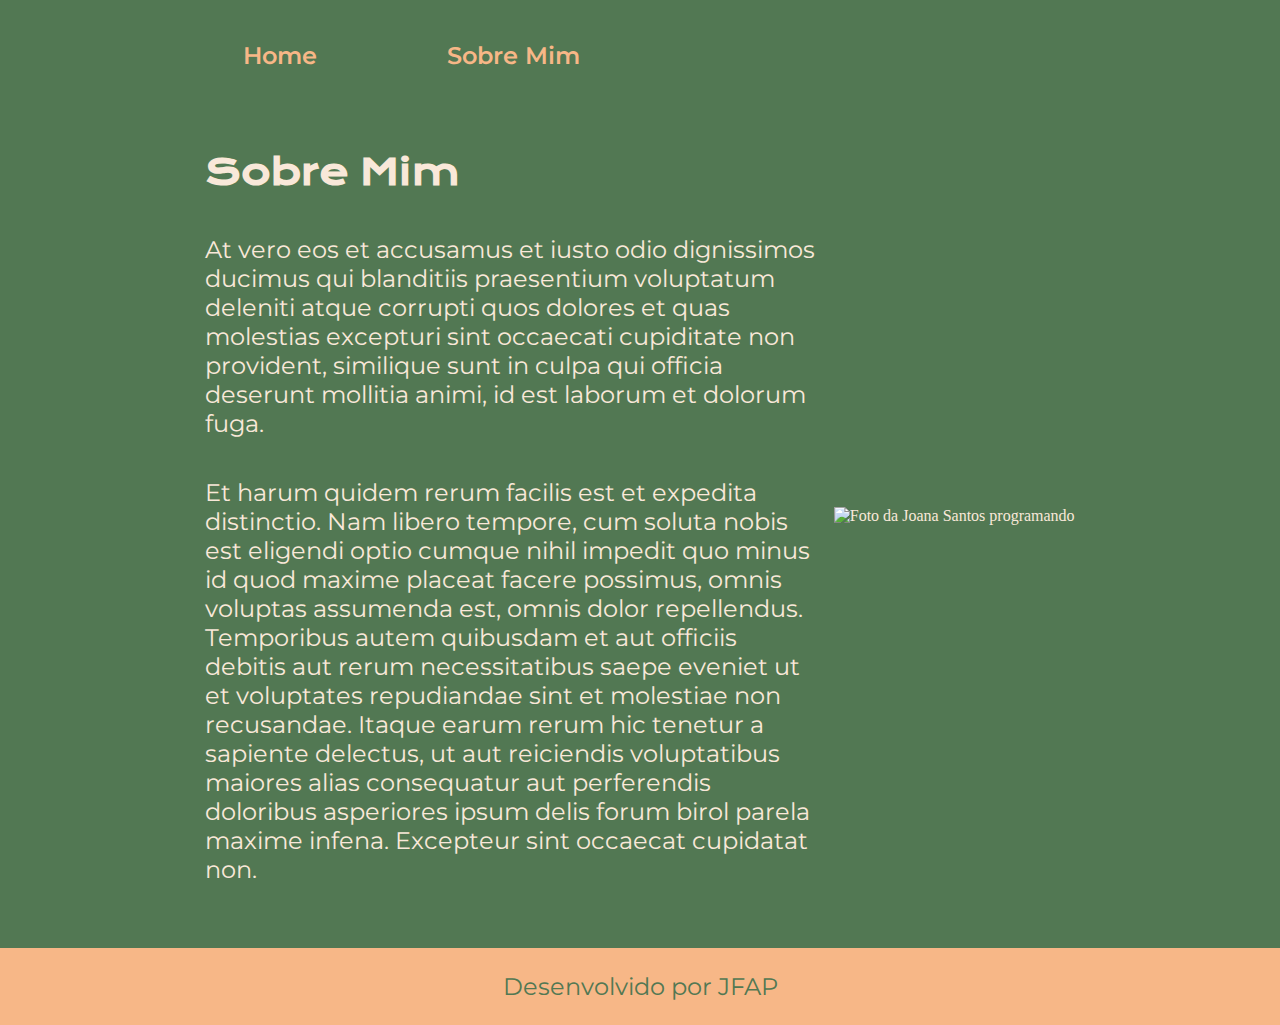
==== about.html @ 3a07bf48 "Add files via upload" ====
<!DOCTYPE html>
<html lang="pt-br">
<head>
    <meta charset="UTF-8">
    <meta name="viewport" content="width=device-width, initial-scale=1.0">
    <title>Sobre Mim</title>
    <link rel="stylesheet" href="./styles/style.css">
</head>
<body>

    <header class="cabecalho">
        <nav class="cabecalho__menu">
            <a class="cabecalho__menu__link" href="index.html"> Home </a>
            <a class="cabecalho__menu__link" href="about.html"> Sobre Mim </a>
        </nav>
    </header>

    <main class="apresentacao">
        <section class="apresentacao__conteudo">

            <h1 class="apresentacao__conteudo__titulo">Sobre Mim</h1>
            <p class="apresentacao__conteudo__texto">At vero eos et accusamus et iusto odio dignissimos ducimus qui blanditiis praesentium voluptatum deleniti atque corrupti quos dolores et quas molestias excepturi sint occaecati cupiditate non provident, similique sunt in culpa qui officia deserunt mollitia animi, id est laborum et dolorum fuga.</p>

            <p class="apresentacao__conteudo__texto">Et harum quidem rerum facilis est et expedita distinctio. Nam libero tempore, cum soluta nobis est eligendi optio cumque nihil impedit quo minus id quod maxime placeat facere possimus, omnis voluptas assumenda est, omnis dolor repellendus. Temporibus autem quibusdam et aut officiis debitis aut rerum necessitatibus saepe eveniet ut et voluptates repudiandae sint et molestiae non recusandae. Itaque earum rerum hic tenetur a sapiente delectus, ut aut reiciendis voluptatibus maiores alias consequatur aut perferendis doloribus asperiores ipsum delis forum birol parela maxime infena. Excepteur sint occaecat cupidatat non.</p>

        </section>

      <img class="imagem" src="./assets/imagem.png" alt="Foto da Joana Santos programando">

    </main>

    <footer class="rodape">
        <p>Desenvolvido por JFAP</p>
    </footer>
    
</body>
</html>
---- styles/style.css ----
@import url('https://fonts.googleapis.com/css2?family=Krona+One&display=swap');
@import url('https://fonts.googleapis.com/css2?family=Krona+One&family=Montserrat:ital,wght@0,100..900;1,100..900&display=swap');

:root {
    --cor-primaria: #527853;
    --cor-secundaria: #F9E8D9;
    --cor-terciaria: #F7B787;
    --cor-hover: #EE7214;

    --fonte-primaria: "Krona One", sans-serif ;
    --fonte-secundaria: "Montserrat", sans-serif;

}

*{
    margin: 0;
    padding: 0;
}

body {
    /* height: 100%; */
    box-sizing: border-box;
    color: var(--cor-secundaria);
    background-color: var(--cor-primaria);
}

.cabecalho {
    padding: 2% 0 0 17%;
}

.cabecalho__menu {
    display: flex;
    gap: 80px;
}

.cabecalho__menu__link {
    font-size: 18px;
    color: var(--cor-terciaria);
    margin: 5px 10px ;
    padding: 10px 15px;
    text-decoration: none;
    font-family:var(--fonte-secundaria);
    font-size: 24px;
    font-weight: 600;
}

.cabecalho__menu__link:hover {
    color: var(--cor-terciaria);
}


.apresentacao {
    padding: 5% 15%; /* em cima e dos lados */
    display: flex;
    align-items: center;
    justify-content: space-evenly;
}

.apresentacao__conteudo{
    width: 615px;
    display: flex;
    flex-direction: column;
    gap: 40px;
}

.apresentacao__conteudo__titulo {
    font-size: 36px;
    font-family: var(--fonte-primaria);
}

.TituloDestaque {
    color: var(--cor-terciaria);
    
}

.apresentacao__conteudo__texto {
    font-size: 24px;
    font-family:var(--fonte-secundaria);
}

.apresentacao__links {
    display: flex;
    flex-direction: column;
    justify-content: space-between;
    gap: 32px;
    align-items: center;
    
}

.apresentacao__links__subtitulo{
    font-family: var(--fonte-primaria);
    font-weight: 400;
    font-size: 24px;

}

.apresentacao__links__link {
    display: flex;
    justify-content: center;
    gap: 16px;
    font-size: 24px;
    font-weight: 600;
    font-family: var(--fonte-secundaria);
    text-align: center;
    width: 378px;
    border: 2px solid var(--cor-terciaria);
    color: var(--cor-secundaria);
    padding: 21.5px 0;
    border-radius: 8px;
    text-decoration: none;
  

}

.apresentacao__links__link:hover {
    cursor: pointer;
    background-color: var(--cor-hover);
    /* padding: 22.5px 0; */
}

.rodape {
    font-family: var(--fonte-secundaria);
    font-size: 24px;
    color: var(--cor-primaria);
    background-color: var(--cor-terciaria);
    padding: 24px;
    text-align: center;
    font-weight: 400;
}
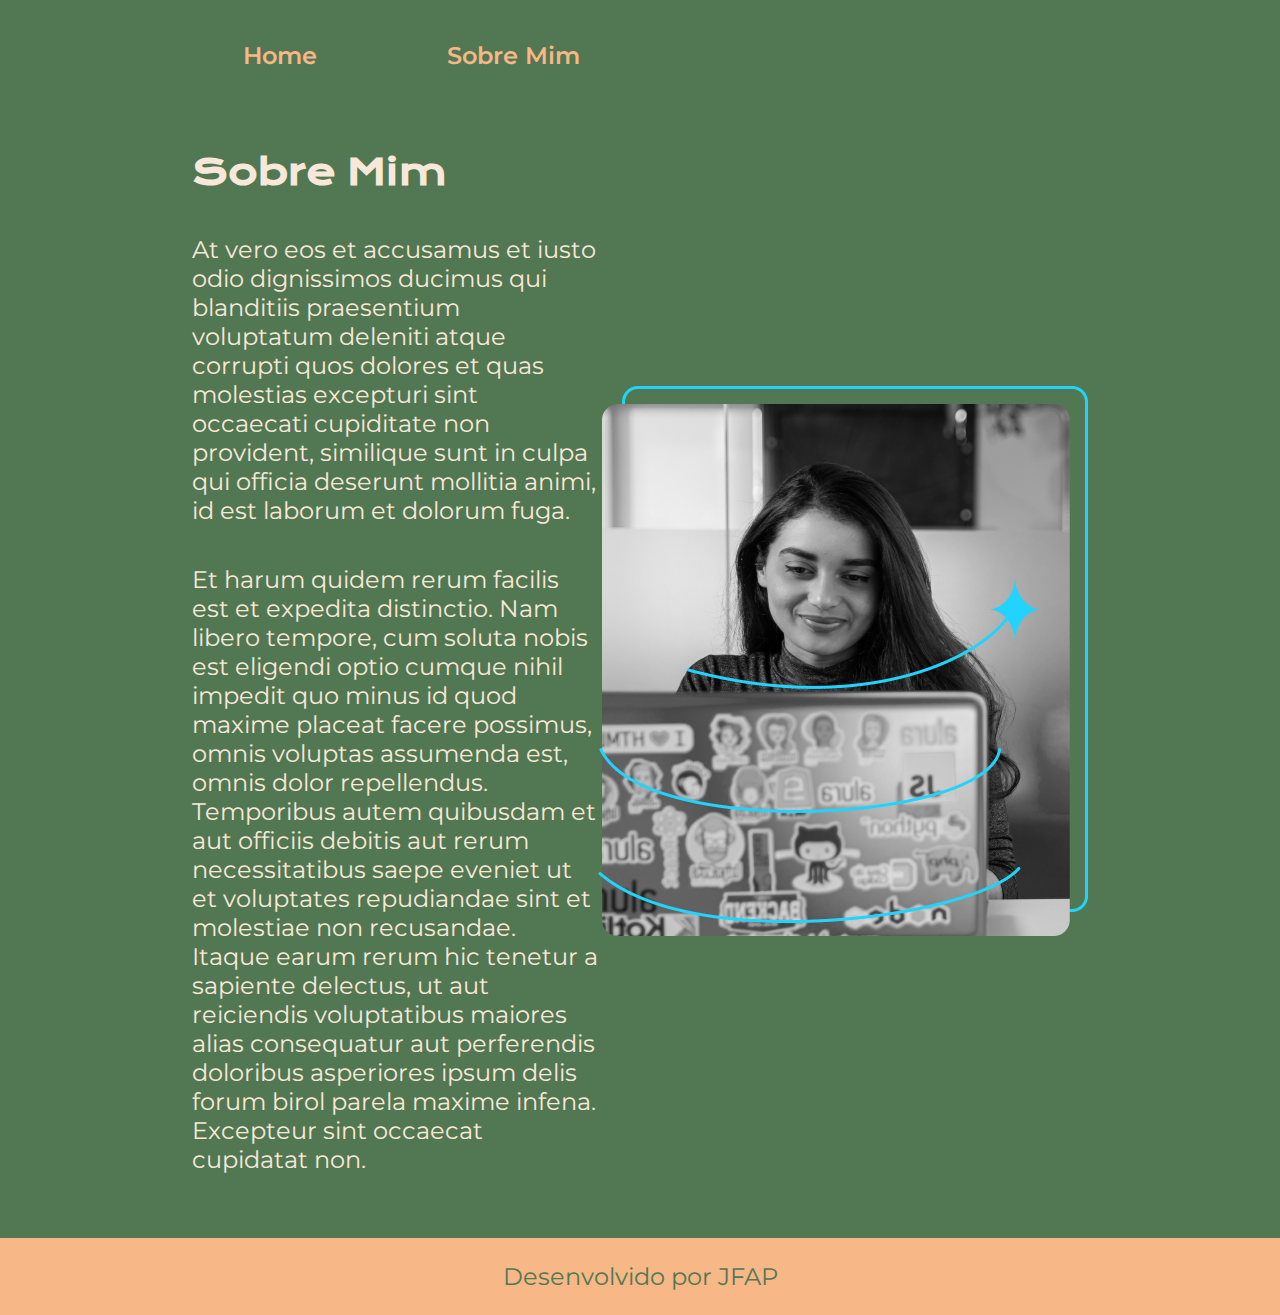
==== commit 3aa41294: "Update nome imagem about.html" ====
--- a/about.html
+++ b/about.html
@@ -25,7 +25,7 @@
 
         </section>
 
-      <img class="imagem" src="./assets/imagem.png" alt="Foto da Joana Santos programando">
+      <img class="imagem" src="./assets/Imagem.png" alt="Foto da Joana Santos programando">
 
     </main>
 
@@ -34,4 +34,4 @@
     </footer>
     
 </body>
-</html>+</html>
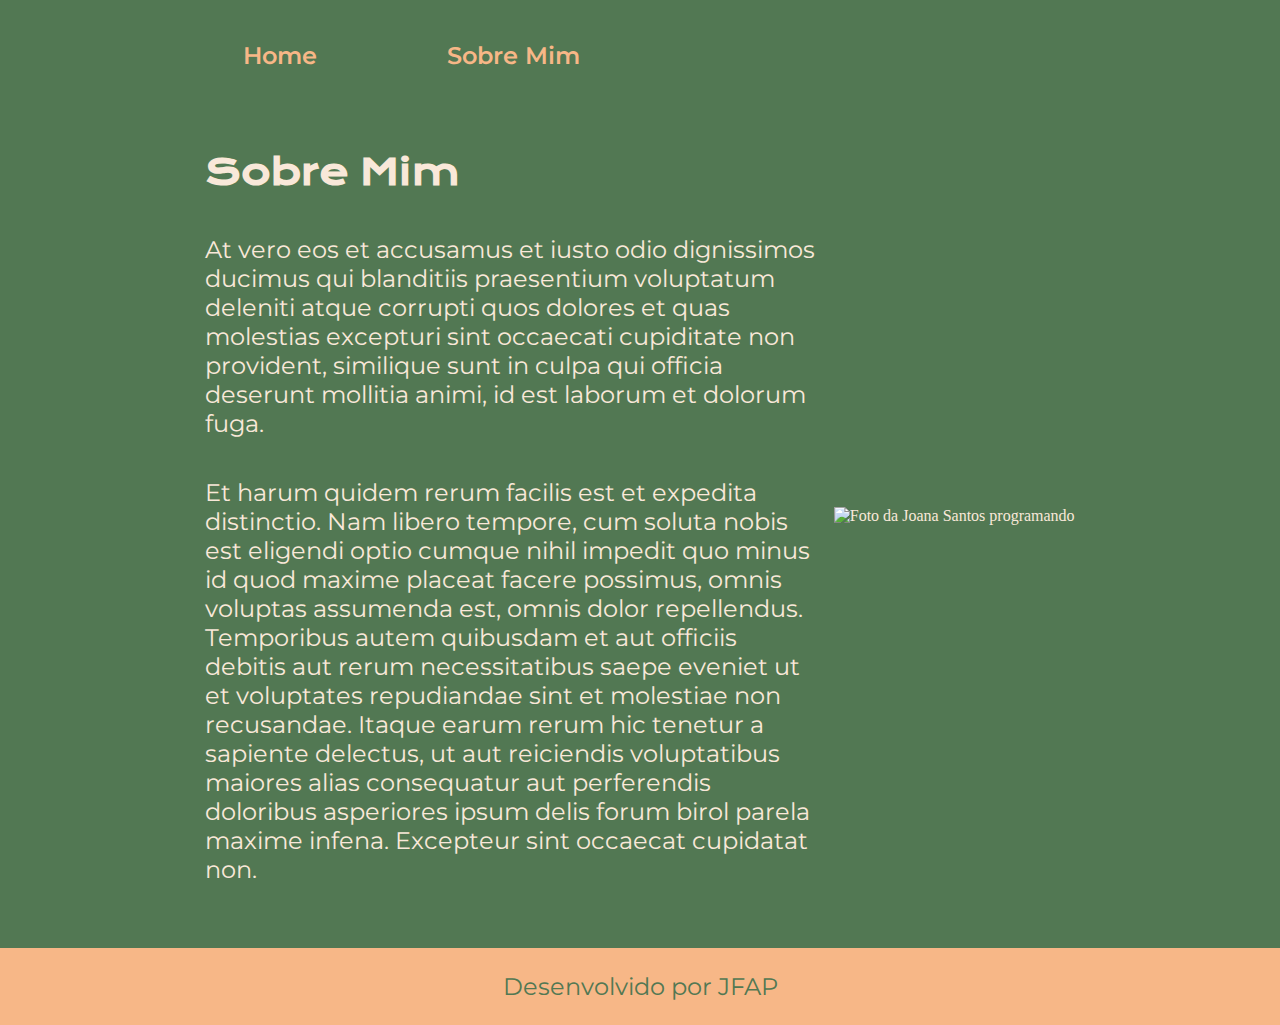
==== commit d2abfa6c: "Update about.html" ====
--- a/about.html
+++ b/about.html
@@ -25,7 +25,7 @@
 
         </section>
 
-      <img class="imagem" src="./assets/Imagem.png" alt="Foto da Joana Santos programando">
+      <img class="apresentacao__Imagem" src="./assets/imagem.png" alt="Foto da Joana Santos programando">
 
     </main>
 
--- a/styles/style.css
+++ b/styles/style.css
@@ -94,7 +94,7 @@
 
 }
 
-.apresentacao__links__link {
+.apresentacao__links__navegacao {
     display: flex;
     justify-content: center;
     gap: 16px;
@@ -112,7 +112,7 @@
 
 }
 
-.apresentacao__links__link:hover {
+.apresentacao__links__navegacao:hover {
     cursor: pointer;
     background-color: var(--cor-hover);
     /* padding: 22.5px 0; */
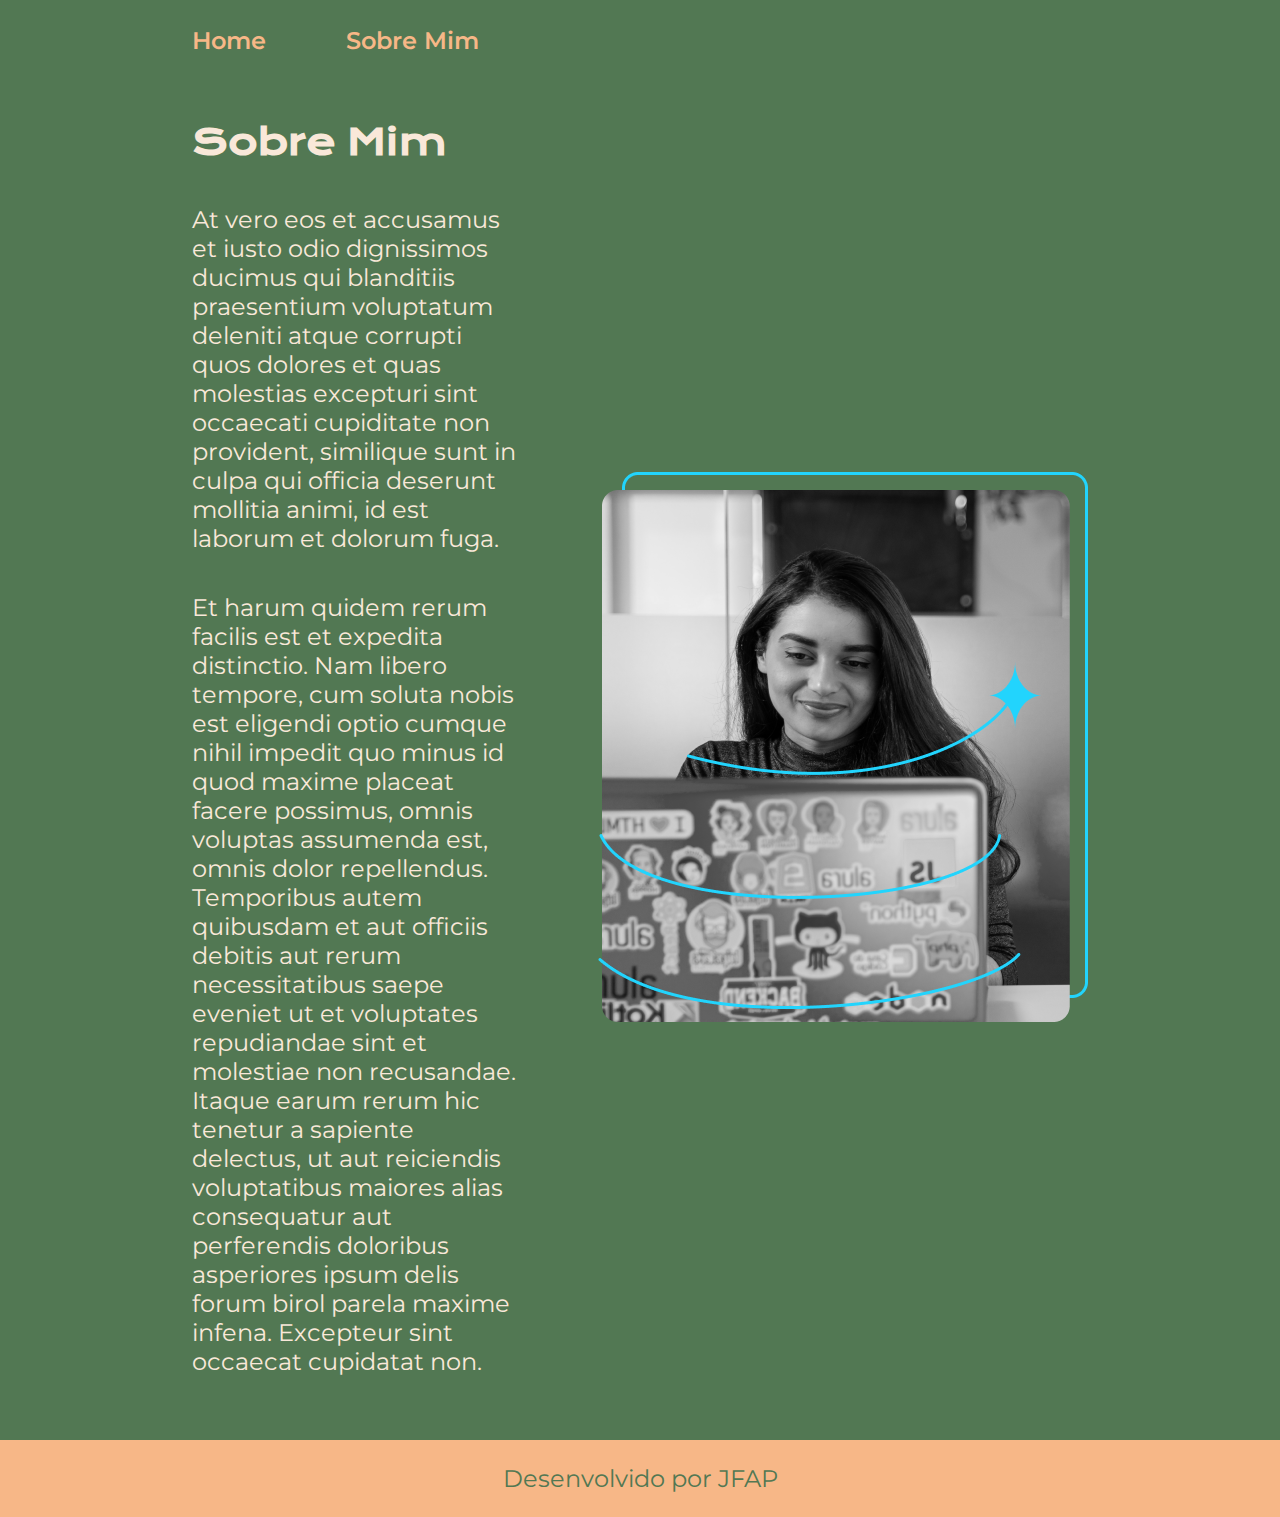
==== commit 1eb7ad49: "Update about.html" ====
--- a/about.html
+++ b/about.html
@@ -25,7 +25,7 @@
 
         </section>
 
-      <img class="apresentacao__Imagem" src="./assets/imagem.png" alt="Foto da Joana Santos programando">
+      <img class="apresentacao__Imagem" src="./assets/Imagem.png" alt="Foto da Joana Santos programando">
 
     </main>
 
--- a/styles/style.css
+++ b/styles/style.css
@@ -1,5 +1,4 @@
-@import url('https://fonts.googleapis.com/css2?family=Krona+One&display=swap');
-@import url('https://fonts.googleapis.com/css2?family=Krona+One&family=Montserrat:ital,wght@0,100..900;1,100..900&display=swap');
+@import url('https://fonts.googleapis.com/css2?family=Krona+One&family=Montserrat:wght@400;600&display=swap');
 
 :root {
     --cor-primaria: #527853;
@@ -7,124 +6,115 @@
     --cor-terciaria: #F7B787;
     --cor-hover: #EE7214;
 
-    --fonte-primaria: "Krona One", sans-serif ;
-    --fonte-secundaria: "Montserrat", sans-serif;
-
+    --fonte-primaria: 'Krona One', sans-serif;
+    --fonte-secundaria: 'Montserrat', sans-serif;
 }
-
 *{
     margin: 0;
     padding: 0;
 }
 
-body {
-    /* height: 100%; */
+body{
     box-sizing: border-box;
+    background-color: var(--cor-primaria);
     color: var(--cor-secundaria);
-    background-color: var(--cor-primaria);
 }
 
-.cabecalho {
-    padding: 2% 0 0 17%;
+.cabecalho{
+    padding: 2% 0% 0% 15%;
 }
-
-.cabecalho__menu {
+.cabecalho__menu{
     display: flex;
     gap: 80px;
 }
-
-.cabecalho__menu__link {
-    font-size: 18px;
+.cabecalho__menu__link{
+    font-family: var(--fonte-secundaria);
+    font-size: 1.5rem;
+    font-weight: 600;
     color: var(--cor-terciaria);
-    margin: 5px 10px ;
-    padding: 10px 15px;
     text-decoration: none;
-    font-family:var(--fonte-secundaria);
-    font-size: 24px;
-    font-weight: 600;
 }
-
-.cabecalho__menu__link:hover {
-    color: var(--cor-terciaria);
-}
-
-
-.apresentacao {
-    padding: 5% 15%; /* em cima e dos lados */
+.apresentacao{
+    padding: 5% 15%;
     display: flex;
     align-items: center;
-    justify-content: space-evenly;
+    justify-content: space-between;
+    gap: 82px;
 }
-
 .apresentacao__conteudo{
-    width: 615px;
+    width: 50%;
     display: flex;
     flex-direction: column;
     gap: 40px;
 }
 
-.apresentacao__conteudo__titulo {
-    font-size: 36px;
+.apresentacao__conteudo__titulo{
+    font-size: 2.25rem;
     font-family: var(--fonte-primaria);
 }
-
-.TituloDestaque {
+.titulo-destaque{
     color: var(--cor-terciaria);
-    
+}
+.apresentacao__conteudo__texto{
+    font-size: 1.5rem;
+    font-family: var(--fonte-secundaria);
 }
 
-.apresentacao__conteudo__texto {
-    font-size: 24px;
-    font-family:var(--fonte-secundaria);
-}
-
-.apresentacao__links {
+.apresentacao__links{
     display: flex;
     flex-direction: column;
     justify-content: space-between;
+    align-items: center;
     gap: 32px;
-    align-items: center;
-    
 }
-
 .apresentacao__links__subtitulo{
     font-family: var(--fonte-primaria);
     font-weight: 400;
-    font-size: 24px;
-
+    font-size: 1.5rem;
 }
-
-.apresentacao__links__navegacao {
+.apresentacao__links__navegacao{
     display: flex;
     justify-content: center;
     gap: 16px;
-    font-size: 24px;
+    border: 2px solid var(--cor-terciaria);
+    width: 50%;
+    text-align: center;
+    border-radius: 8px;
+    font-size: 1.5rem;
     font-weight: 600;
+    padding: 21.5px 0;
+    text-decoration: none;
+    color: var(--cor-secundaria);
     font-family: var(--fonte-secundaria);
-    text-align: center;
-    width: 378px;
-    border: 2px solid var(--cor-terciaria);
-    color: var(--cor-secundaria);
-    padding: 21.5px 0;
-    border-radius: 8px;
-    text-decoration: none;
-  
-
 }
-
-.apresentacao__links__navegacao:hover {
-    cursor: pointer;
+.apresentacao__links__navegacao:hover{
     background-color: var(--cor-hover);
-    /* padding: 22.5px 0; */
 }
-
-.rodape {
-    font-family: var(--fonte-secundaria);
-    font-size: 24px;
+.apresentacao__imagem{
+    width: 50%;
+}
+.rodape{
     color: var(--cor-primaria);
     background-color: var(--cor-terciaria);
     padding: 24px;
     text-align: center;
+    font-family: var(--fonte-secundaria);
+    font-size: 1.5rem;
     font-weight: 400;
 }
 
+@media (max-width: 1200px) {
+    .cabecalho{
+         padding: 10%;  
+    }
+    .cabecalho__menu{
+        justify-content: center;
+    }
+    .apresentacao{
+        flex-direction: column-reverse;
+        padding: 5%;
+    }
+    .apresentacao__conteudo{
+        width: auto;
+    }
+}
